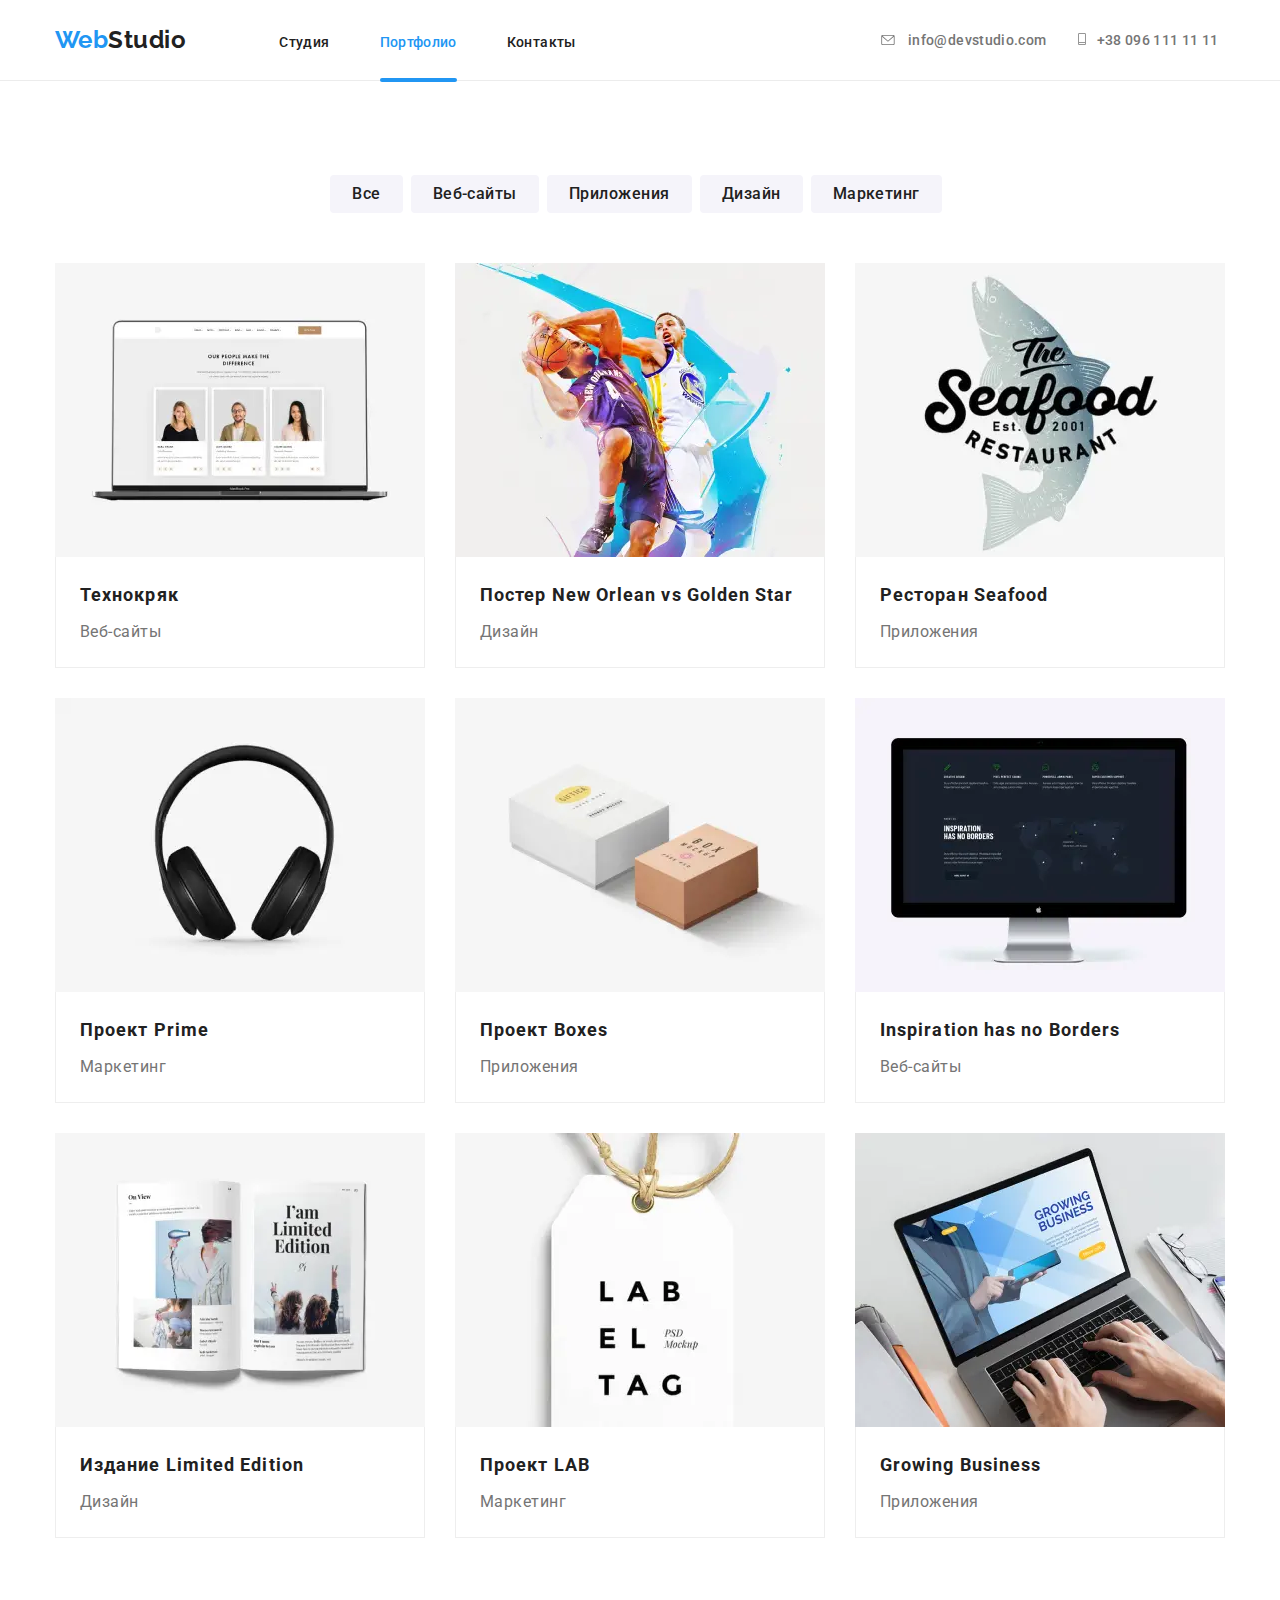
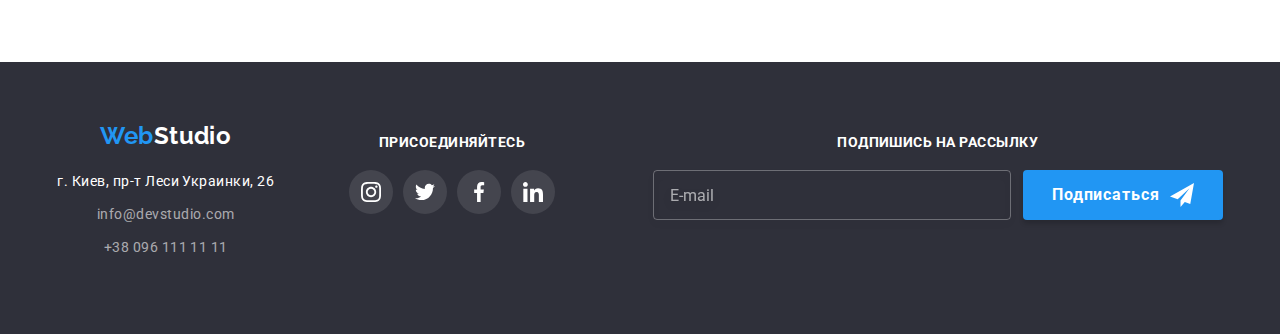
==== porfolio.html @ 1064c952 "hw8" ====
<!DOCTYPE html>
<html lang="ru">

<head>
  <meta charset="UTF-8">
  <meta name="viewport" content="width=device-width, initial-scale=1.0">
  <title>Homework</title>
  <link href="https://fonts.googleapis.com/css2?family=Raleway:wght@700&family=Roboto:wght@400;500;700;900&display=swap"
    rel="stylesheet">
  <link rel="stylesheet" href="https://cdnjs.cloudflare.com/ajax/libs/modern-normalize/0.7.0/modern-normalize.min.css">
  <link rel="stylesheet" href="./css/portfolio.min.css">
</head>

<body>
  <!-- шапка  -->
  <header class="page-header">
    <div class="container">
      <nav class="navigation-contacts">
        <a href=" ./index.html" class="logo link">
          <span class="logo-color">Web</span>Studio</a>
        <button type="button" class="menu-button is-open" aria-controls="menu-container" aria-expanded="false"
          data-menu-button>
          <svg width="20px" height="20px" class="menu-button-svg" width="18px" height="18px"
            aria-label="переключатель мобильного меню">
            <use class="icon-cross" href="./icons/sprite3.svg#icon-cross-form">
            </use>
            <use class="icon-menu" href="./icons/sprite6.svg#menu"></use>
          </svg></button>
        <div class="menu-container is-open" id="menu-container" data-menu>
          <ul class="site-nav list">
            <li class="item"><a href="./index.html" class="link">Студия</a></li>
            <li class="item"><a href="./porfolio.html" class="link current">Портфолио</a></li>
            <li class="item"><a href="./contacts.html" class="link">Контакты</a></li>
          </ul>
          <address class="header-adress">
            <ul class="site-contacts list">
              <li class="contact-item item">
                <a href="mailto:info@devstudio.com" class="link">
                  <svg class="contact-icon" width="14" height="10">
                    <use href="./icons/sprite.svg#envelope"></use>
                  </svg>
                  info@devstudio.com</a>
              </li>
              <li class="contact-item item"><a href="tel:+380961111111" class="link"><svg class="contact-icon"
                    width="10" height="12">
                    <use href="./icons/sprite.svg#tel"></use>
                  </svg>+38 096 111 11 11</a></li>
            </ul>
        </div>


        </address>
      </nav>
    </div>
  </header>
  <main>
    <!-- портфолио -->
    <section class="portfolio">
      <div class="container">
        <h2 class="visually-hidden">портфолио</h2>
        <ul class="filters list">
          <li class="item"><button type="button" class="button secondary">Все</button></li>
          <li class="item"><button type="button" class="button secondary">Веб-сайты</button></li>
          <li class="item"><button type="button" class="button secondary">Приложения</button></li>
          <li class="item"><button type="button" class="button secondary">Дизайн</button></li>
          <li class="item"><button type="button" class="button secondary">Маркетинг</button></li>
        </ul>
        <ul class="portfolio-list list">
          <li class="porfolio-item item">
            <div class="portfolio-thumb">
              <picture>
                <source srcset="./images/portfolio/img.webp 1x, ./images/portfolio/img@2x.webp 2x"
                  media="(min-width: 1200px)" type="image/webp">
                <source srcset="./images/portfolio/imgtab.webp 1x, ./images/portfolio/imgtab@2x.webp 2x"
                  media="(min-width: 768px)" type="image/webp">
                <source srcset="./images/portfolio/imgmob.webp 1x, ./images/portfolio/imgmob@2x.webp 2x"
                  media="(min-width: 320px)" type="image/webp">
                <source srcset="./images/portfolio/img.jpg 1x, ./images/portfolio/img@2x.jpg 2x"
                  media="(min-width: 1200px)">
                <source srcset="./images/portfolio/imgtab.jpg 1x, ./images/portfolio/imgtab@2x.jpg 2x"
                  media="(min-width: 768px)">
                <source srcset="./images/portfolio/imgmob.jpg 1x, ./images/portfolio/imgmob@2x.jpg 2x"
                  media="(min-width: 320px)">
                <img class="portfolio__img" src="./images/img8.jpg" alt="ноутбук">
              </picture>
              <p class="portfolio-description">Технокряк это современная площадка распространения коронавируса.
                Компании используют эту платформу для
                цифрового
                шпионажа и атак на защищённые сервера конкурентов.</p>
            </div>
            <div class="card-content">
              <h2 class="portfolio-title">Технокряк</h2>
              <p class="porfolio-text">Веб-сайты</p>
            </div>
          </li>
          <li class="porfolio-item item">
            <div class="portfolio-thumb">
              <picture>
                <source srcset="./images/portfolio/img-1.webp 1x, ./images/portfolio/img@2x-1.webp 2x"
                  media="(min-width: 1200px)" type="image/webp">
                <source srcset="./images/portfolio/imgtab-1.webp 1x, ./images/portfolio/imgtab@2x-1.webp 2x"
                  media="(min-width: 768px)" type="image/webp">
                <source srcset="./images/portfolio/imgmob-1.webp 1x, ./images/portfolio/imgmob@2x-1.webp 2x"
                  media="(min-width: 320px)" type="image/webp">
                <source srcset="./images/portfolio/img-1.jpg 1x, ./images/portfolio/img@2x-1.jpg 2x"
                  media="(min-width: 1200px)">
                <source srcset="./images/portfolio/imgtab-1.jpg 1x, ./images/portfolio/imgtab@2x-1.jpg 2x"
                  media="(min-width: 768px)">
                <source srcset="./images/portfolio/imgmob-1.jpg 1x, ./images/portfolio/imgmob@2x-1.jpg 2x"
                  media="(min-width: 320px)">
                <img class="portfolio__img" src="./images/img9.jpg" alt="баскетболисты">
              </picture>
              <p class="portfolio-description">Технокряк это современная площадка распространения коронавируса.
                Компании используют эту платформу для
                цифрового
                шпионажа и атак на защищённые сервера конкурентов.</p>
            </div>
            <div class="card-content">
              <h2 class="portfolio-title">Постер New Orlean vs Golden Star</h2>
              <p class="porfolio-text">Дизайн</p>
            </div>
          </li>
          <li class="porfolio-item item">
            <div class="portfolio-thumb">
              <picture>
                <source srcset="./images/portfolio/img-2.webp 1x, ./images/portfolio/img@2x-2.webp 2x"
                  media="(min-width: 1200px)" type="image/webp">
                <source srcset="./images/portfolio/imgtab-2.webp 1x, ./images/portfolio/imgtab@2x-2.webp 2x"
                  media="(min-width: 768px)" type="image/webp">
                <source srcset="./images/portfolio/imgmob-2.webp 1x, ./images/portfolio/imgmob@2x-2.webp 2x"
                  media="(min-width: 320px)" type="image/webp">
                <source srcset="./images/portfolio/img-2.jpg 1x, ./images/portfolio/img@2x-2.jpg 2x"
                  media="(min-width: 1200px)">
                <source srcset="./images/portfolio/imgtab-2.jpg 1x, ./images/portfolio/imgtab@2x-2.jpg 2x"
                  media="(min-width: 768px)">
                <source srcset="./images/portfolio/imgmob-2.jpg 1x, ./images/portfolio/imgmob@2x-2.jpg 2x"
                  media="(min-width: 320px)">
                <img class="portfolio__img" src="./images/img10.jpg" alt="логотип ресторана">
              </picture>

              <p class="portfolio-description">Технокряк это современная площадка распространения коронавируса.
                Компании используют эту платформу для
                цифрового
                шпионажа и атак на защищённые сервера конкурентов.</p>
            </div>
            <div class="card-content">
              <h2 class="portfolio-title">Ресторан Seafood</h2>
              <p class="porfolio-text">Приложения</p>
            </div>
          </li>
          <li class="porfolio-item item">
            <div class="portfolio-thumb">
              <picture>
                <source srcset="./images/portfolio/img-3.webp 1x, ./images/portfolio/img@2x-3.webp 2x"
                  media="(min-width: 1200px)" type="image/webp">
                <source srcset="./images/portfolio/imgtab-3.webp 1x, ./images/portfolio/imgtab@2x-3.webp 2x"
                  media="(min-width: 768px)" type="image/webp">
                <source srcset="./images/portfolio/imgmob-3.webp 1x, ./images/portfolio/imgmob@2x-3.webp 2x"
                  media="(min-width: 320px)" type="image/webp">
                <source srcset="./images/portfolio/img-3.jpg 1x, ./images/portfolio/img@2x-3.jpg 2x"
                  media="(min-width: 1200px)">
                <source srcset="./images/portfolio/imgtab-3.jpg 1x, ./images/portfolio/imgtab@2x-3.jpg 2x"
                  media="(min-width: 768px)">
                <source srcset="./images/portfolio/imgmob-3.jpg 1x, ./images/portfolio/imgmob@2x-3.jpg 2x"
                  media="(min-width: 320px)">
                <img class="portfolio__img" src="./images/img11.jpg" alt="наушники">
              </picture>
              <p class="portfolio-description">Технокряк это современная площадка распространения коронавируса.
                Компании используют эту платформу для
                цифрового
                шпионажа и атак на защищённые сервера конкурентов.</p>
            </div>
            <div class="card-content">
              <h2 class="portfolio-title">Проект Prime</h2>
              <p class="porfolio-text">Маркетинг</p>
            </div>
          </li>
          <li class="porfolio-item item">
            <div class="portfolio-thumb">
              <picture>
                <source srcset="./images/portfolio/img-4.webp 1x, ./images/portfolio/img@2x-4.webp 2x"
                  media="(min-width: 1200px)" type="image/webp">
                <source srcset="./images/portfolio/imgtab-4.webp 1x, ./images/portfolio/imgtab@2x-4.webp 2x"
                  media="(min-width: 768px)" type="image/webp">
                <source srcset="./images/portfolio/imgmob-4.webp 1x, ./images/portfolio/imgmob@2x-4.webp 2x"
                  media="(min-width: 320px)" type="image/webp">
                <source srcset="./images/portfolio/img-4.jpg 1x, ./images/portfolio/img@2x-4.jpg 2x"
                  media="(min-width: 1200px)">
                <source srcset="./images/portfolio/imgtab-4.jpg 1x, ./images/portfolio/imgtab@2x-4.jpg 2x"
                  media="(min-width: 768px)">
                <source srcset="./images/portfolio/imgmob-4.jpg 1x, ./images/portfolio/imgmob@2x-4.jpg 2x"
                  media="(min-width: 320px)">
                <img class="portfolio__img" src="./images/img12.jpg" alt="две коробки">
              </picture>
              <p class="portfolio-description">Технокряк это современная площадка распространения коронавируса.
                Компании используют эту платформу для
                цифрового
                шпионажа и атак на защищённые сервера конкурентов.</p>
            </div>
            <div class="card-content">
              <h2 class="portfolio-title">Проект Boxes</h2>
              <p class="porfolio-text">Приложения</p>
            </div>
          </li>
          <li class="porfolio-item item">
            <div class="portfolio-thumb">
              <picture>
                <source srcset="./images/portfolio/img-5.webp 1x, ./images/portfolio/img@2x-5.webp 2x"
                  media="(min-width: 1200px)" type="image/webp">
                <source srcset="./images/portfolio/imgtab-5.webp 1x, ./images/portfolio/imgtab@2x-5.webp 2x"
                  media="(min-width: 768px)" type="image/webp">
                <source srcset="./images/portfolio/imgmob-5.webp 1x, ./images/portfolio/imgmob@2x-5.webp 2x"
                  media="(min-width: 320px)" type="image/webp">
                <source srcset="./images/portfolio/img-5.jpg 1x, ./images/portfolio/img@2x-5.jpg 2x"
                  media="(min-width: 1200px)">
                <source srcset="./images/portfolio/imgtab-5.jpg 1x, ./images/portfolio/imgtab@2x-5.jpg 2x"
                  media="(min-width: 768px)">
                <source srcset="./images/portfolio/imgmob-5.jpg 1x, ./images/portfolio/imgmob@2x-5.jpg 2x"
                  media="(min-width: 320px)">
                <img class="portfolio__img" src="./images/img13.jpg" alt="аймак">
              </picture>

              <p class="portfolio-description">Технокряк это современная площадка распространения коронавируса.
                Компании используют эту платформу для
                цифрового
                шпионажа и атак на защищённые сервера конкурентов.</p>
            </div>
            <div class="card-content">
              <h2 class="portfolio-title">Inspiration has no Borders</h2>
              <p class="porfolio-text">Веб-сайты</p>
            </div>
          </li>
          <li class="porfolio-item item">
            <div class="portfolio-thumb">
              <picture>
                <source srcset="./images/portfolio/img-6.webp 1x, ./images/portfolio/img@2x-6.webp 2x"
                  media="(min-width: 1200px)" type="image/webp">
                <source srcset="./images/portfolio/imgtab-6.webp 1x, ./images/portfolio/imgtab@2x-6.webp 2x"
                  media="(min-width: 768px)" type="image/webp">
                <source srcset="./images/portfolio/imgmob-6.webp 1x, ./images/portfolio/imgmob@2x-6.webp 2x"
                  media="(min-width: 320px)" type="image/webp">
                <source srcset="./images/portfolio/img-6.jpg 1x, ./images/portfolio/img@2x-6.jpg 2x"
                  media="(min-width: 1200px)">
                <source srcset="./images/portfolio/imgtab-6.jpg 1x, ./images/portfolio/imgtab@2x-6.jpg 2x"
                  media="(min-width: 768px)">
                <source srcset="./images/portfolio/imgmob-6.jpg 1x, ./images/porftolio/imgmob@2x-6.jpg 2x"
                  media="(min-width: 320px)">
                <img class="portfolio__img" src="./images/img14.jpg" alt="журнал">
              </picture>

              <p class="portfolio-description">Технокряк это современная площадка распространения коронавируса.
                Компании используют эту платформу для
                цифрового
                шпионажа и атак на защищённые сервера конкурентов.</p>
            </div>
            <div class="card-content">
              <h2 class="portfolio-title">Издание Limited Edition</h2>
              <p class="porfolio-text">Дизайн</p>
            </div>
          </li>
          <li class="porfolio-item item">
            <div class="portfolio-thumb">
              <picture>
                <source srcset="./images/portfolio/img-7.webp 1x, ./images/portfolio/img@2x-7.webp 2x"
                  media="(min-width: 1200px)" type="image/webp">
                <source srcset="./images/portfolio/imgtab-7.webp 1x, ./images/portfolio/imgtab@2x-7.webp 2x"
                  media="(min-width: 768px)" type="image/webp">
                <source srcset="./images/portfolio/imgmob-7.webp 1x, ./images/portfolio/imgmob@2x-7.webp 2x"
                  media="(min-width: 320px)" type="image/webp">
                <source srcset="./images/portfolio/img-7.jpg 1x, ./images/portfolio/img@2x-7.jpg 2x"
                  media="(min-width: 1200px)">
                <source srcset="./images/portfolio/imgtab-7.jpg 1x, ./images/portfolio/imgtab@2x-7.jpg 2x"
                  media="(min-width: 768px)">
                <source srcset="./images/portfolio/imgmob-7.jpg 1x, ./images/portfolio/imgmob@2x-7.jpg 2x"
                  media="(min-width: 320px)">
                <img class="portfolio__img" src="./images/img15.jpg" alt="бирка">
              </picture>

              <p class="portfolio-description">Технокряк это современная площадка распространения коронавируса.
                Компании используют эту платформу для
                цифрового
                шпионажа и атак на защищённые сервера конкурентов.</p>
            </div>
            <div class="card-content">
              <h2 class="portfolio-title">Проект LAB</h2>
              <p class="porfolio-text">Маркетинг</p>
            </div>
          </li>
          <li class="porfolio-item item">
            <div class="portfolio-thumb">
              <picture>
                <source srcset="./images/portfolio/img-8.webp 1x, ./images/portfolio/img@2x-8.webp 2x"
                  media="(min-width: 1200px)" type="image/webp">
                <source srcset="./images/portfolio/imgtab-8.webp 1x, ./images/portfolio/imgtab@2x-8.webp 2x"
                  media="(min-width: 768px)" type="image/webp">
                <source srcset="./images/portfolio/imgmob-8.webp 1x, ./images/portfolio/imgmob@2x-8.webp 2x"
                  media="(min-width: 320px)" type="image/webp">
                <source srcset="./images/portfolio/img-8.jpg 1x, ./images/portfolio/img@2x-8.jpg 2x"
                  media="(min-width: 1200px)">
                <source srcset="./images/portfolio/imgtab-8.jpg 1x, ./images/portfolio/imgtab@2x-8.jpg 2x"
                  media="(min-width: 768px)">
                <source srcset="./images/portfolio/imgmob-8.jpg 1x, ./images/portfolio/imgmob@2x-8.jpg 2x"
                  media="(min-width: 320px)">
                <img class="portfolio__img" src="./images/img16.jpg" alt="руки печатающие на ноутбуке">
              </picture>

              <p class="portfolio-description">Технокряк это современная площадка распространения коронавируса.
                Компании используют эту платформу для
                цифрового
                шпионажа и атак на защищённые сервера конкурентов.</p>
            </div>
            <div class="card-content">
              <h2 class="portfolio-title">Growing Business</h2>
              <p class="porfolio-text">Приложения</p>
            </div>
          </li>
        </ul>
      </div>
    </section>
  </main>
  <!-- футер -->
  <footer class=" footer">
    <div class="container">
      <div>
        <a href="./index.html" class="logo link">
          <span class="logo-color">Web</span>Studio</a>
        <address class="contacts">
          <ul class="list">
            <li class="item"><a href="https://goo.gl/maps/vo4VrYKB1VTrYMW19" class="adress link" target="blanc">г. Киев,
                пр-т
                Леси Украинки, 26</a></li>
            <li class="item"><a class="mail link" href="mailto:info@devstudio.com">info@devstudio.com</a>
            </li>
            <li class="item"><a class="tel link" href="tel:+380961111111">+38 096
                111 11 11</a></li>
          </ul>
        </address>
      </div>
      <div class="social-links-list">
        <p class="connect">присоединяйтесь</p>
        <ul class="social-list list">
          <li class="social-list-item">
            <a href="#" class="social-link link"><svg class="social-list-svg">
                <use href="./icons/sprite.svg#instagram"></use>
              </svg></a>
          </li>
          <li class="social-list-item">
            <a href="#" class="social-link link">
              <svg class="social-list-svg">
                <use href="./icons/sprite.svg#twitter"></use>
              </svg>
            </a>
          </li>
          <li class="social-list-item">
            <a href="#" class="social-link link">
              <svg class="social-list-svg">
                <use href="./icons/sprite.svg#facebook"></use>
              </svg>
            </a>
          </li>
          <li class="social-list-item">
            <a href="#" class="social-link link">
              <svg class="social-list-svg">
                <use href="./icons/sprite.svg#linkedin"></use>
              </svg>
            </a>
          </li>
        </ul>
      </div>
      <div class="footer-form-subscribe">
        <p class="subscribe-title">подпишись на рассылку</p>
        <form class="footer-form-field">
          <input type="email" name="mail" class="form-subscribe-input" placeholder="E-mail">
          <button type="submit" class="form-subscribe-button">Подписаться
            <svg class="subscribe-button-svg" width="24" height="24">
              <use href="./icons/sprite4.svg#send"></use>
            </svg>
          </button>

        </form>


      </div>
    </div>
  </footer>
  <script>
    (() => {
      const menuBtnRef = document.querySelector("[data-menu-button]");
      const mobileMenuRef = document.querySelector("[data-menu]");
      menuBtnRef.addEventListener("click", () => {
        const expanded =
          menuBtnRef.getAttribute("aria-expanded") === "true" || false;
        menuBtnRef.classList.toggle("is-open");
        menuBtnRef.setAttribute("aria-expanded", !expanded);
        mobileMenuRef.classList.toggle("is-open");
      });
    })();
  </script>
</body>
---- css/portfolio.min.css ----
.visually-hidden{position:absolute !important;clip:rect(1px 1px 1px 1px);clip:rect(1px, 1px, 1px, 1px);padding:0 !important;border:0 !important;height:1px !important;width:1px !important;overflow:hidden}body{background-color:#fff;color:#757575;font-family:Roboto, sans-serif;letter-spacing:0.03em}*,::after,::before{margin:0;padding:0}.list{list-style:none}.link{text-decoration:none;font-style:normal}img{display:block}.container{width:100%;padding:0 15px;margin:0 auto}@media screen and (min-width: 480px){.container{max-width:480px}}@media screen and (min-width: 768px){.container{max-width:768px}}@media screen and (min-width: 1200px){.container{max-width:1200px}}.button{display:inline-block;border-radius:4px;border:0px;cursor:pointer}.logo{display:block;color:#212121;font-family:Raleway, sans-serif;font-weight:700;font-size:24px;line-height:1.167}.logo-color{color:#2196f3}.page-header{position:relative}.logo{padding-top:16px;padding-bottom:16px}.menu-container{font-weight:500;font-size:18px;line-height:1.167;letter-spacing:0.02em;text-align:center}.site-nav .link{color:#212121}.site-nav .current{position:relative;color:#2196f3}.site-nav .current::after{content:"";position:absolute;width:100%;height:4px;left:0;bottom:-8px;background:#2196f3;border-radius:2px}.site-nav .link:hover,.site-nav .link:focus{color:#2196f3}.site-contacts .link{color:#757575;transition:color 250ms cubic-bezier(0.4, 0, 0.2, 1)}.site-contacts .link:hover,.site-contacts .link:focus{color:#2196f3;fill:#2196f3}.site-contacts .link:hover .contact-icon,.site-contacts .link:focus .contact-icon{fill:#2196f3}.contact-icon{margin-right:8px;fill:#757575;transition:fill 250ms cubic-bezier(0.4, 0, 0.2, 1)}@media screen and (max-width: 767px){.menu-button{display:inline-flex;justify-content:center;align-items:center;margin-left:auto;padding:0;border:none;background-color:transparent;transition:fill 250ms cubic-bezier(0.4, 0, 0.2, 1);width:40px;height:40px}.menu-button .icon-cross{display:none}.menu-button.is-open .icon-cross{display:block}.menu-button.is-open .icon-menu{display:none}.menu-button .icon-cross:hover,.menu-button .icon-menu:hover{fill:#2196f3;cursor:pointer}.menu-container{display:none;position:absolute;padding-top:60px;padding-bottom:60px;top:100%;left:0;width:100%;height:453px;background-color:#fff;z-index:1;box-shadow:0px 4px 8px rgba(0,0,0,0.04),0px 2px 4px rgba(0,0,0,0.08),0px 1px 3px rgba(0,0,0,0.16)}.menu-container.is-open{display:block}.site-contacts .item+.item{margin-top:16px}.site-nav{margin-bottom:60px}.site-nav .item+.item{margin-top:52px}}@media screen and (min-width: 768px){.menu-button{display:none}.logo{padding-top:26px;padding-bottom:26px}.navigation-contacts{display:flex;align-items:center}.site-nav{display:flex;margin-left:88px;align-items:center}.site-nav .link{padding-top:32px;padding-bottom:32px;font-size:14px;line-height:1.142}.site-nav .item+.item{margin-left:50px}.site-nav .current::after{bottom:0px}.menu-container{display:flex;align-items:center}.site-contacts{margin-left:80px;text-align:left}.site-contacts .link{display:block;font-size:12px;line-height:1.167}}@media screen and (min-width: 768px) and (max-width: 1199px){.site-contacts .item+.item{margin-top:10px}}@media screen and (min-width: 1200px){.site-contacts{display:flex;align-items:center;margin-left:305px}.site-contacts .link{font-size:14px;line-height:1.143}.site-contacts .item+.item{margin-left:30px}.contact-icon{margin-right:10px}.site-nav{margin-left:93px}}.portfolio{padding-bottom:60px;padding-top:60px;border-top:1px solid #ececec}.filters{display:flex;flex-wrap:wrap;margin-bottom:40px}@media screen and (min-width: 320px) and (max-width: 479px){.portfolio-description{padding-top:70px;padding-bottom:70px;font-size:16px}}@media screen and (min-width: 480px) and (max-width: 767px){.portfolio-description{padding-top:77px;padding-bottom:77px;font-size:18px}}@media screen and (min-width: 320px) and (max-width: 767px){.filters .item:nth-child(-n+3){margin-bottom:15px}}@media screen and (min-width: 768px) and (max-width: 1199px){.card-content{max-width:354px;min-height:146px}}.button.secondary{margin-right:8px;background-color:#f5f4fa;color:#212121;font-weight:500;font-size:16px;line-height:1.62;letter-spacing:0.03em;height:38px;padding:6px 22px;transition:color 250ms cubic-bezier(0.4, 0, 0.2, 1),background-color 250ms cubic-bezier(0.4, 0, 0.2, 1)}.button.secondary:hover,.button.secondary:focus{background-color:#2196f3;color:#fff;box-shadow:0px 3px 1px rgba(0,0,0,0.1),0px 1px 2px rgba(0,0,0,0.08),0px 2px 2px rgba(0,0,0,0.12)}.card-content{padding:20px 24px;border:1px solid #eeeeee;border-top:none}.porfolio-item:hover{box-shadow:0px 1px 1px rgba(0,0,0,0.12),0px 4px 4px rgba(0,0,0,0.06),1px 4px 6px rgba(0,0,0,0.16);cursor:pointer}.portfolio__img{width:100%;height:294px}.portfolio-title{margin-bottom:4px;color:#212121;font-weight:700;font-size:18px;line-height:2;letter-spacing:0.06em}.porfolio-text{font-size:16px;line-height:1.88}.portfolio-list .item:not(:last-child){margin-bottom:30px}.portfolio-thumb{position:relative;overflow:hidden}.portfolio-description{align-items:center;position:absolute;top:0;left:0;padding-left:24px;padding-right:24px;width:100%;height:100%;line-height:1.56;background:rgba(33,150,243,0.9);color:#fff;opacity:0;transform:translateY(100%);transition:transform 250ms cubic-bezier(0.4, 0, 0.2, 1)}.porfolio-item:hover .portfolio-description{transform:translateY(0);opacity:1}@media screen and (min-width: 768px){.portfolio-list{display:flex;flex-wrap:wrap;justify-content:space-between}.portfolio__img{width:354px;height:294px}.portfolio-thumb{position:relative;overflow:hidden}.portfolio-description{padding:49px 24px}}@media screen and (min-width: 1200px){.portfolio{padding-top:94px;padding-bottom:94px}.filters{justify-content:center}.portfolio .filters{margin-bottom:50px}.portfolio__img{width:370px;height:294px}.portfolio__img .portfolio-list .item{margin-right:30px;margin-bottom:30px;width:370px}.portfolio__img .portfolio-list .item:nth-child(3n){margin-right:0}.portfolio__img .portfolio-list .item:nth-last-child(-n+3){margin-bottom:0}.portfolio__img .portfolio-description{padding:63px 24px}.portfolio__img .portfolio-title{margin-bottom:4px;color:#212121;font-weight:700;font-size:18px;line-height:2;letter-spacing:0.06em}}.social-list{display:flex;justify-content:space-between;max-width:206px;margin-left:auto;margin-right:auto}.social-list-svg{width:20px;height:20px;fill:#afb1b8;transition:fill 250ms cubic-bezier(0.4, 0, 0.2, 1)}.social-link{display:flex;justify-content:center;align-items:center;width:44px;height:44px;border-radius:50%;background-color:#fff;transition:background-color 250ms cubic-bezier(0.4, 0, 0.2, 1)}.social-link:hover,.social-link:focus{background-color:#2196f3}.social-link:hover .social-list-svg,.social-link:focus .social-list-svg{fill:#ffffff}.footer{text-align:center;margin:0 auto;padding-top:60px;padding-bottom:60px;background-color:#2f303a}.footer .logo{margin-bottom:20px;color:#ffffff;padding:0}.footer .item+.item{margin-top:8px}.footer .contacts{margin-bottom:60px}.footer .social-list{margin-bottom:60px}.footer .social-link{background-color:rgba(255,255,255,0.1)}.footer .social-list-svg{fill:#fff}.navigation-contacts{display:flex;align-items:center}.adress.link{color:#ffffff;font-size:14px;line-height:1.71;font-style:normal}.mail,.tel{color:rgba(255,255,255,0.6);font-size:14px;line-height:1.71;font-style:normal}.connect{font-weight:700;font-size:14px;line-height:1.142;text-transform:uppercase;padding-top:12px;margin-bottom:20px;color:#ffffff}.social-link:hover,.social-link:focus{background-color:#2196f3}.subscribe-title{margin-bottom:20px;font-weight:700;font-size:14px;line-height:1.142;text-transform:uppercase;color:#ffffff}.form-subscribe-input{width:100%;height:50px;padding-left:16px;margin-bottom:20px;border:1px solid rgba(255,255,255,0.3);box-sizing:border-box;filter:drop-shadow(0px 4px 4px rgba(0,0,0,0.15));border-radius:4px;background-color:transparent;font-size:16px;line-height:1.25;color:rgba(255,255,255,0.6)}.form-subscribe-input::placeholder{font-size:16px;line-height:1.25;color:rgba(255,255,255,0.6)}.form-subscribe-button{display:flex;align-items:center;margin:0 auto;padding:10px 28px 10px 29px;width:200px;height:50px;font-weight:bold;font-size:16px;line-height:1.87;text-align:center;letter-spacing:0.06em;color:#ffffff;border:0px;background:#2196f3;box-shadow:0px 4px 4px rgba(0,0,0,0.15);border-radius:4px}.subscribe-button-svg{margin-left:10px}@media screen and (min-width: 768px){.footer .container{display:flex;flex-wrap:wrap;justify-content:space-around}.footer .container .social-list{padding-left:0;padding-right:0;margin-bottom:60px;min-width:206px}.footer__contact-list{display:inline-block}.connect{padding-top:5px}.social-links-list{display:inline-block}.form-subscribe-input{width:450px}}@media screen and (min-width: 1200px){.footer .item+.item{margin-top:9px}.footer .social-links-list{margin-left:70px}.footer .contacts{margin-bottom:0}.footer .social-link{margin-bottom:0}.connect{padding-top:12px}.subscribe-title{padding-top:12px}.footer-form-subscribe{margin-left:93px}.form-subscribe-input{width:358px}.footer-form-field{display:flex}.subscribe-button-svg{margin-left:10px}.subscribe-title{padding-top:12px;margin-bottom:20px;font-weight:700;font-size:14px;line-height:1.142;text-transform:uppercase;color:#ffffff}.form-subscribe-button{margin-left:12px}}
/*# sourceMappingURL=portfolio.min.css.map */
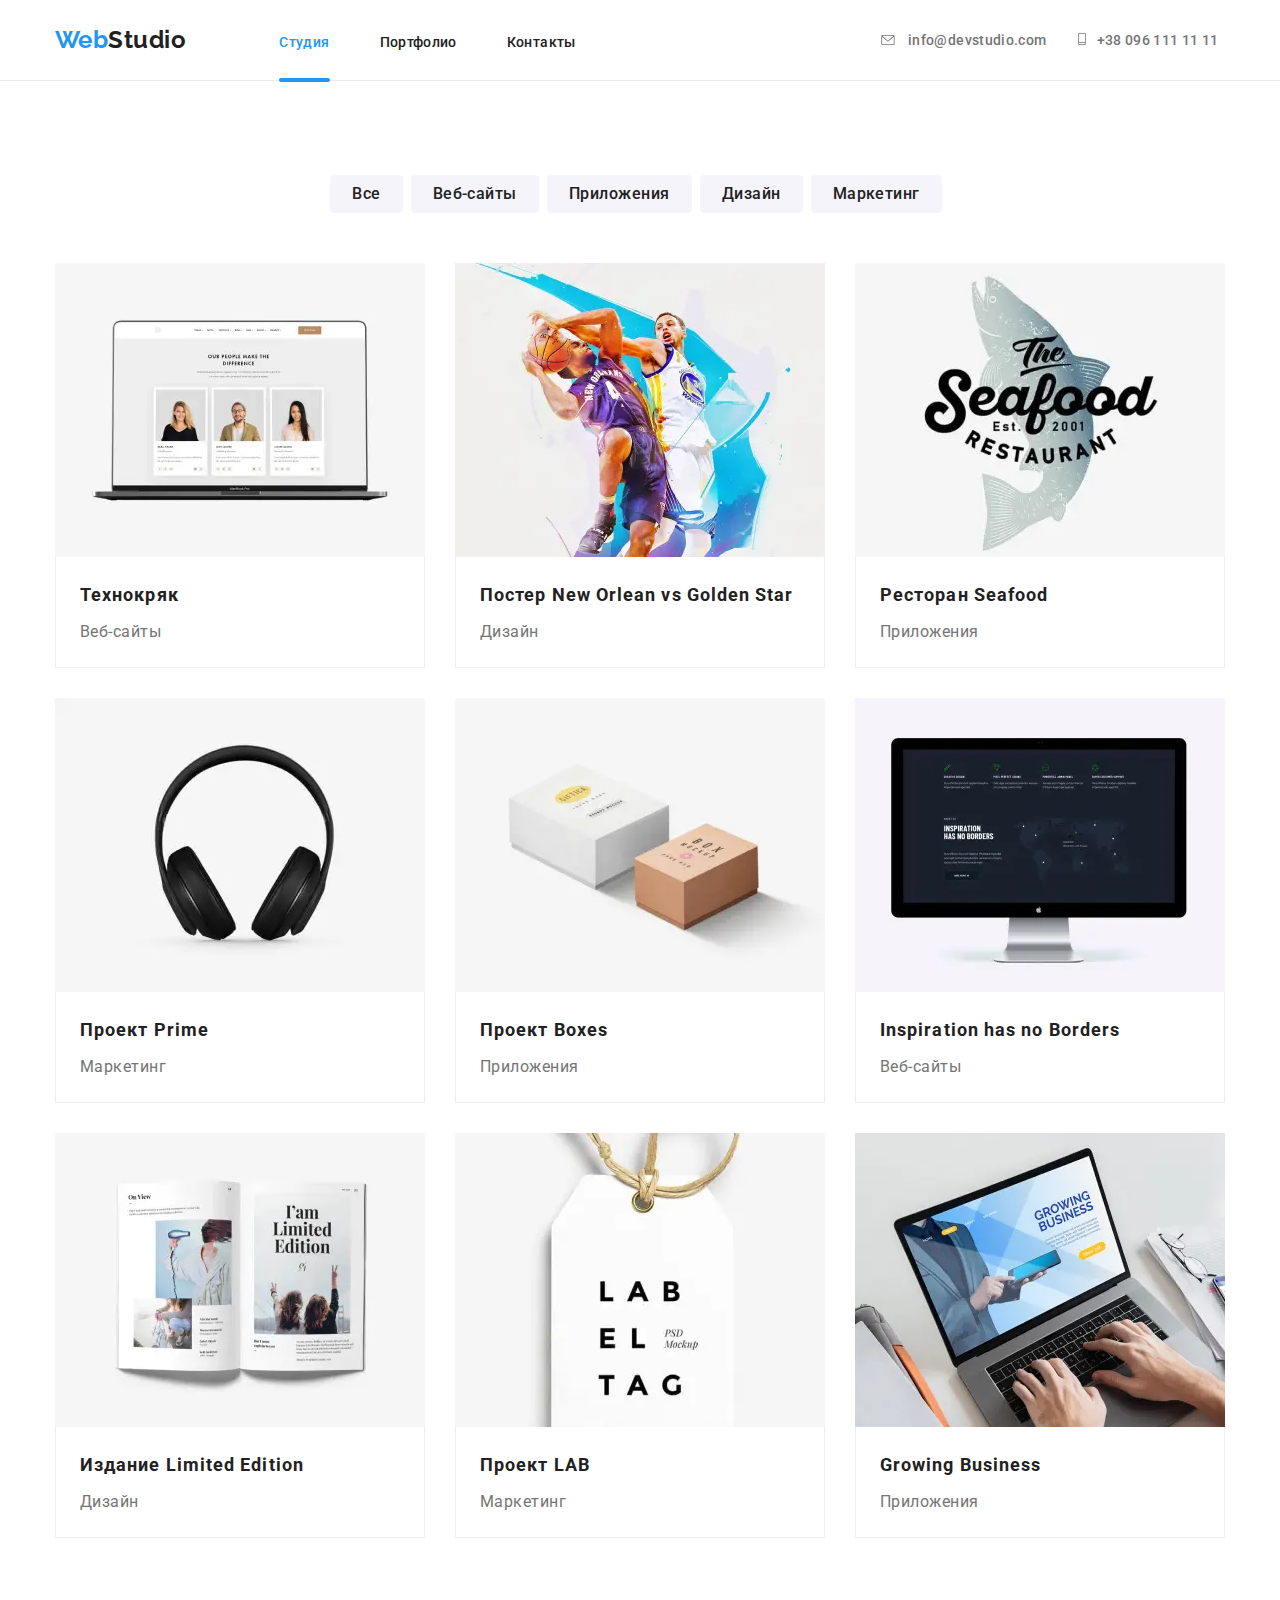
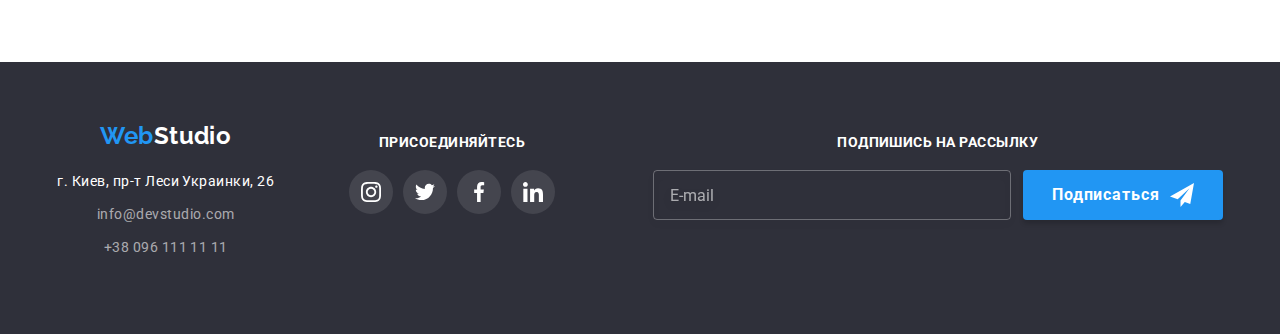
==== commit 9d59460c: "hw8" ====
--- a/porfolio.html
+++ b/porfolio.html
@@ -20,16 +20,15 @@
           <span class="logo-color">Web</span>Studio</a>
         <button type="button" class="menu-button is-open" aria-controls="menu-container" aria-expanded="false"
           data-menu-button>
-          <svg width="20px" height="20px" class="menu-button-svg" width="18px" height="18px"
-            aria-label="переключатель мобильного меню">
+          <svg width="20px" height="20px" class="button-svg" aria-label="переключатель мобильного меню">
             <use class="icon-cross" href="./icons/sprite3.svg#icon-cross-form">
             </use>
             <use class="icon-menu" href="./icons/sprite6.svg#menu"></use>
           </svg></button>
         <div class="menu-container is-open" id="menu-container" data-menu>
           <ul class="site-nav list">
-            <li class="item"><a href="./index.html" class="link">Студия</a></li>
-            <li class="item"><a href="./porfolio.html" class="link current">Портфолио</a></li>
+            <li class="item"><a href="./index.html" class="link current">Студия</a></li>
+            <li class="item"><a href="./porfolio.html" class="link">Портфолио</a></li>
             <li class="item"><a href="./contacts.html" class="link">Контакты</a></li>
           </ul>
           <address class="header-adress">
@@ -46,10 +45,8 @@
                     <use href="./icons/sprite.svg#tel"></use>
                   </svg>+38 096 111 11 11</a></li>
             </ul>
+          </address>
         </div>
-
-
-        </address>
       </nav>
     </div>
   </header>
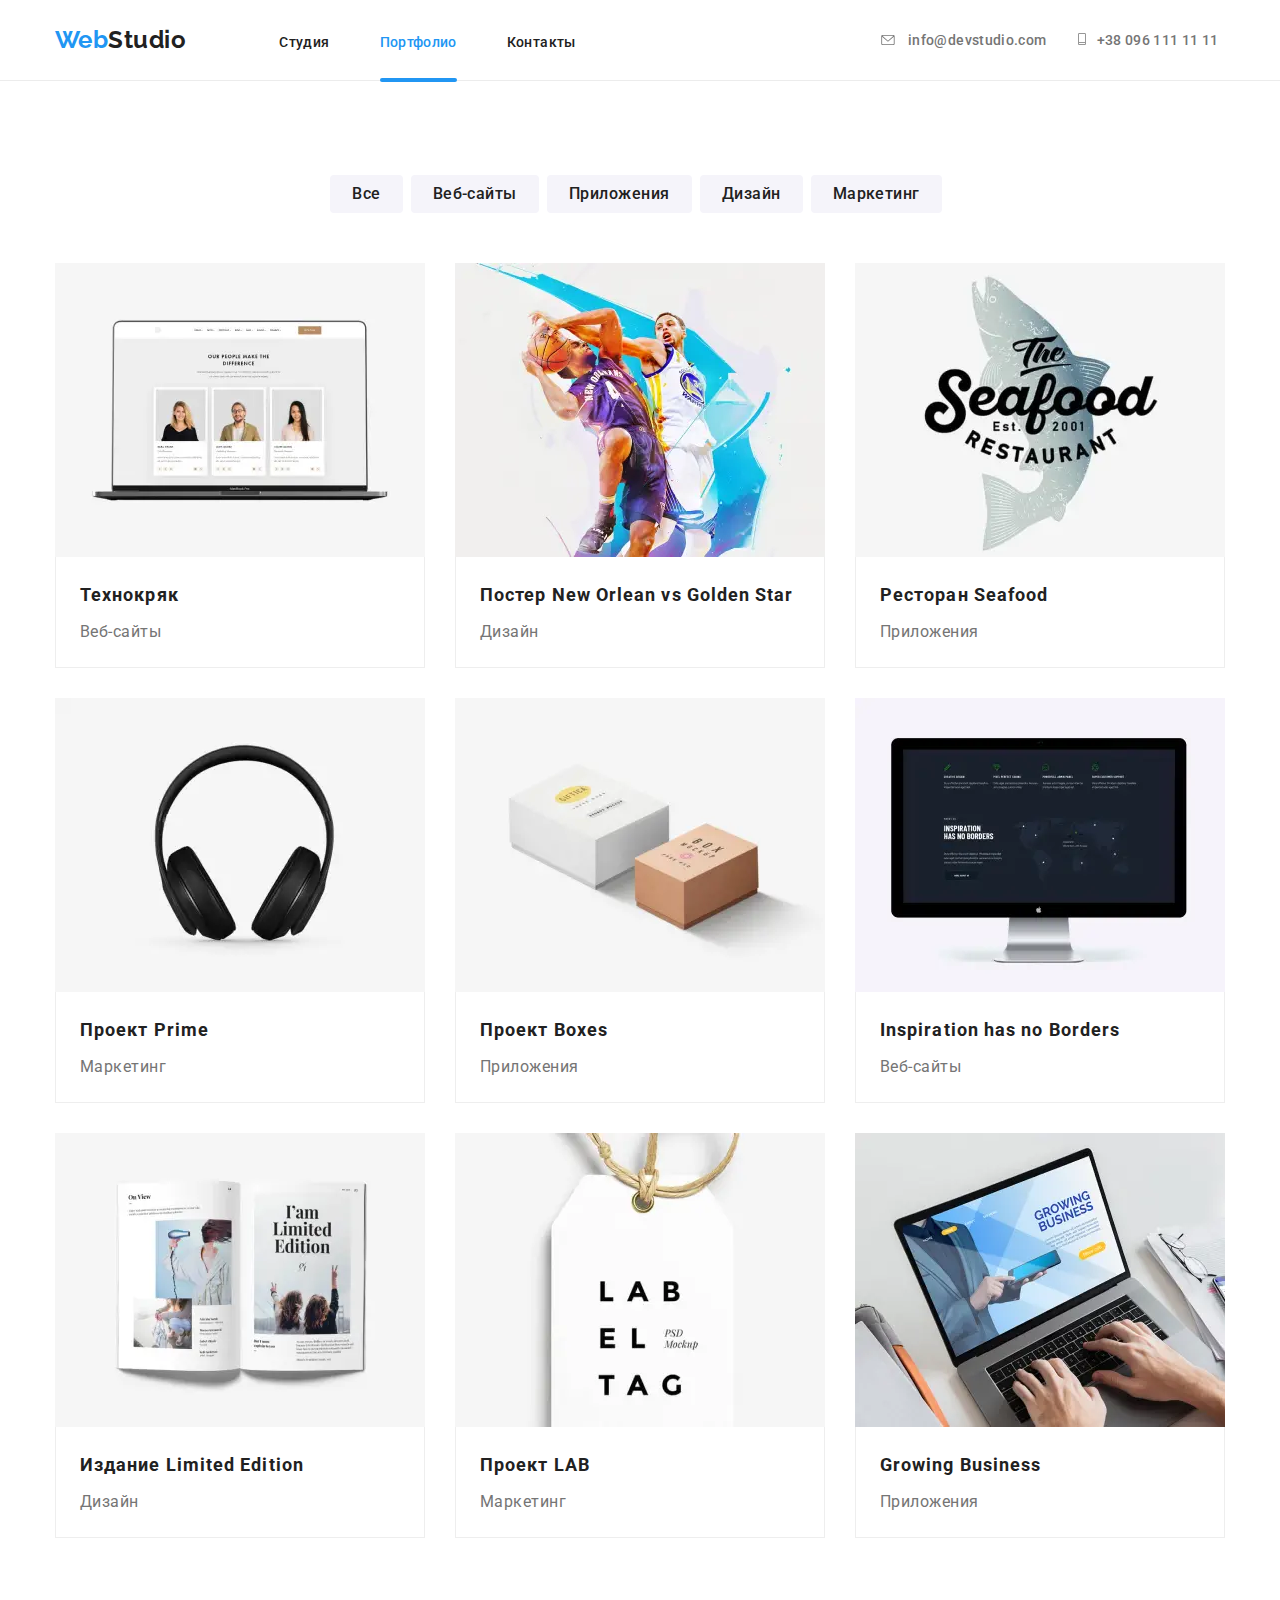
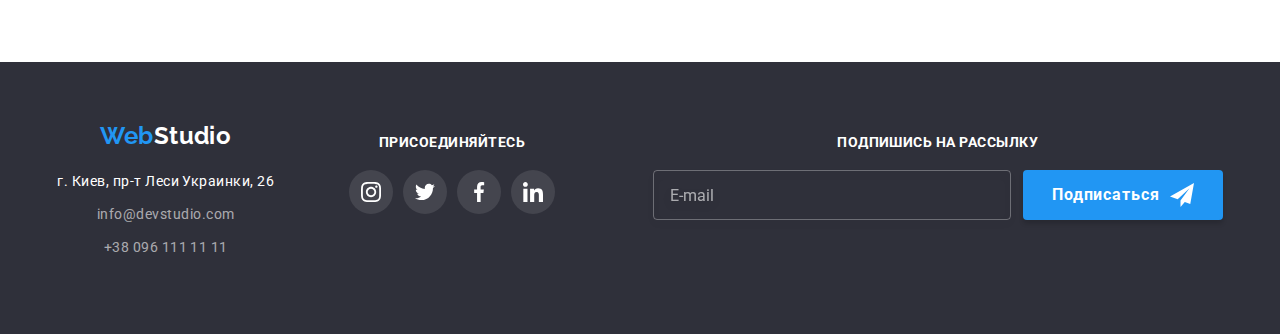
==== commit 5d28ad78: "hw" ====
--- a/porfolio.html
+++ b/porfolio.html
@@ -27,8 +27,8 @@
           </svg></button>
         <div class="menu-container is-open" id="menu-container" data-menu>
           <ul class="site-nav list">
-            <li class="item"><a href="./index.html" class="link current">Студия</a></li>
-            <li class="item"><a href="./porfolio.html" class="link">Портфолио</a></li>
+            <li class="item"><a href="./index.html" class="link">Студия</a></li>
+            <li class="item"><a href="./porfolio.html" class="link current">Портфолио</a></li>
             <li class="item"><a href="./contacts.html" class="link">Контакты</a></li>
           </ul>
           <address class="header-adress">
